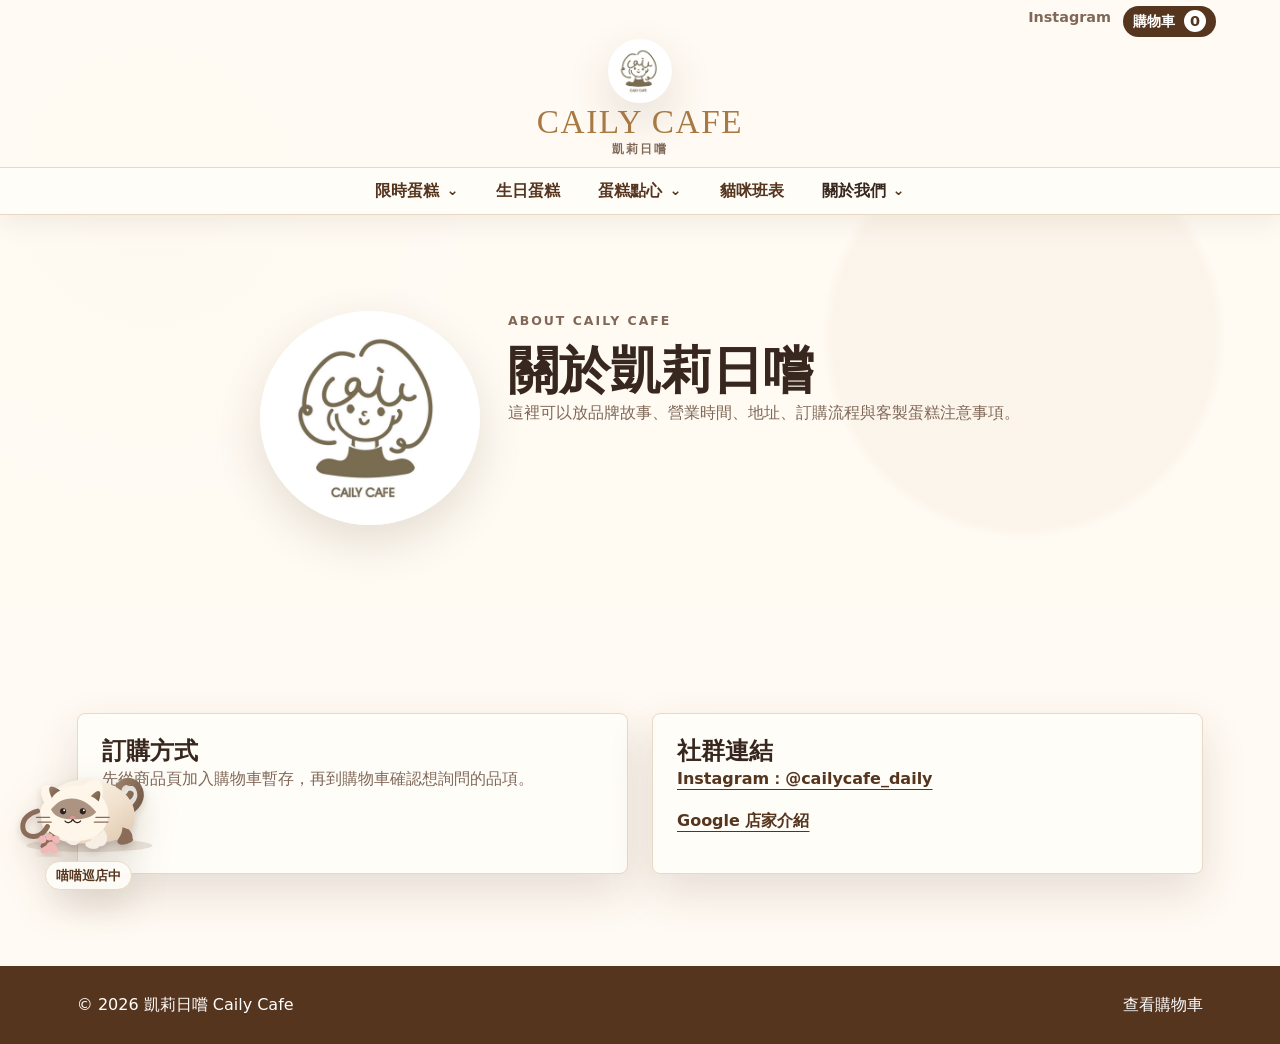
==== about.html @ 4fdf1cba "Initial Caily Cafe website" ====
﻿<!doctype html>
<html lang="zh-Hant">
  <head><meta charset="utf-8"><meta name="viewport" content="width=device-width, initial-scale=1"><title>關於我們｜凱莉日嚐</title><link rel="stylesheet" href="assets/css/styles.css"></head>
  <body data-page="about">
    <header class="site-header"><div class="utility-row"><a class="utility-link" href="https://www.instagram.com/cailycafe_daily/" target="_blank" rel="noreferrer">Instagram</a><a class="cart-link" href="cart.html">購物車 <span data-cart-count>0</span></a></div><a class="brand" href="index.html"><img src="assets/images/caily-logo.png" alt="Caily Cafe logo"><span>CAILY CAFE</span><small>凱莉日嚐</small></a><button class="menu-toggle" type="button" aria-expanded="false" aria-controls="site-nav">選單</button><nav id="site-nav" class="site-nav"><div class="nav-dropdown"><a href="limited.html">限時蛋糕</a><div class="dropdown-menu mega-menu"><a href="limited.html">本週限定</a><a href="limited.html">新品上市</a><a href="limited.html">節慶優惠</a></div></div><a href="birthday.html">生日蛋糕</a><div class="nav-dropdown"><a href="desserts.html">蛋糕點心</a><div class="dropdown-menu mega-menu"><a href="tarts.html">6吋塔</a><a href="rolls.html">長條捲</a><a href="desserts.html">冷藏甜點</a></div></div><a href="cat-schedule.html">貓咪班表</a><div class="nav-dropdown"><a class="active" href="about.html">關於我們</a><div class="dropdown-menu mega-menu"><a href="about.html">品牌故事</a><a href="about.html">訂購方式</a><a href="about.html">門市資訊</a></div></div></nav></header>
    <main><section class="page-hero about-hero"><img src="assets/images/caily-logo.png" alt="Caily Cafe logo"><div><p class="eyebrow">About Caily Cafe</p><h1>關於凱莉日嚐</h1><p>這裡可以放品牌故事、營業時間、地址、訂購流程與客製蛋糕注意事項。</p></div></section><section class="section info-grid"><article><h2>訂購方式</h2><p>先從商品頁加入購物車暫存，再到購物車確認想詢問的品項。</p></article><article><h2>社群連結</h2><p><a href="https://www.instagram.com/cailycafe_daily/" target="_blank" rel="noreferrer">Instagram：@cailycafe_daily</a></p><p><a href="https://share.google/fsyvaxLNMGcwaH5vB" target="_blank" rel="noreferrer">Google 店家介紹</a></p></article></section></main>
    <footer class="site-footer"><p>© 2026 凱莉日嚐 Caily Cafe</p><a href="cart.html">查看購物車</a></footer>
    <script src="assets/js/products.js"></script><script src="assets/js/site.js"></script>
  </body>
</html>
---- assets/css/styles.css ----
:root {
  --bg: #fffaf3;
  --paper: #fffdf8;
  --cream: #f7ead7;
  --milk: #fbf2e4;
  --text: #38271f;
  --muted: #806858;
  --brand: #a87943;
  --brand-dark: #56351f;
  --line: #ead9c2;
  --shadow: 0 18px 46px rgba(78, 49, 29, 0.14);
  --paw-cursor: url("data:image/svg+xml,%3Csvg xmlns='http://www.w3.org/2000/svg' width='54' height='54' viewBox='0 0 54 54'%3E%3Cellipse cx='16' cy='15' rx='6' ry='8' fill='%23fff7ec' stroke='%2356351f' stroke-width='3'/%3E%3Cellipse cx='27' cy='11' rx='6' ry='8' fill='%23fff7ec' stroke='%2356351f' stroke-width='3'/%3E%3Cellipse cx='38' cy='15' rx='6' ry='8' fill='%23fff7ec' stroke='%2356351f' stroke-width='3'/%3E%3Cellipse cx='12' cy='28' rx='6' ry='8' fill='%23fff7ec' stroke='%2356351f' stroke-width='3'/%3E%3Cpath d='M22 30c3-6 10-6 13 0l7 10c4 7-3 13-10 9-3-2-8-2-11 0-8 4-14-2-10-9z' fill='%23f3c4c7' stroke='%2356351f' stroke-width='3'/%3E%3C/svg%3E") 10 10, auto;
}

* { box-sizing: border-box; }

html { cursor: var(--paw-cursor); }

body {
  margin: 0;
  color: var(--text);
  background:
    radial-gradient(circle at 12% 18%, rgba(168, 121, 67, 0.11), transparent 22%),
    var(--bg);
  font-family: "Noto Sans TC", "Microsoft JhengHei", system-ui, sans-serif;
  line-height: 1.6;
}

a, button { cursor: var(--paw-cursor); }
a { color: inherit; text-decoration: none; }
img { display: block; max-width: 100%; }

.site-header {
  position: sticky;
  top: 0;
  z-index: 20;
  background: rgba(255, 250, 243, 0.96);
  border-bottom: 1px solid var(--line);
  box-shadow: 0 8px 24px rgba(70, 43, 24, 0.07);
  backdrop-filter: blur(14px);
}

.notice-bar {
  padding: 9px 16px;
  color: #fff;
  background: var(--brand-dark);
  text-align: center;
  font-size: 0.92rem;
  font-weight: 800;
  letter-spacing: 0.04em;
}

.utility-row {
  display: flex;
  justify-content: flex-end;
  gap: 12px;
  padding: 6px clamp(18px, 5vw, 70px) 0;
  color: var(--muted);
  font-size: 0.9rem;
  font-weight: 700;
}

.cart-link {
  padding: 4px 10px;
  color: #fff;
  background: var(--brand-dark);
  border-radius: 999px;
}

.cart-link span {
  display: inline-grid;
  min-width: 22px;
  height: 22px;
  margin-left: 4px;
  place-items: center;
  color: var(--brand-dark);
  background: #fff;
  border-radius: 50%;
}

.brand {
  display: grid;
  justify-items: center;
  gap: 2px;
  width: max-content;
  margin: 0 auto;
  padding: 2px 0 8px;
  font-weight: 900;
  letter-spacing: 0.1em;
}

.brand img {
  width: 64px;
  height: 64px;
  object-fit: contain;
  background: #fff;
  border: 3px solid #fff;
  border-radius: 50%;
  box-shadow: var(--shadow);
}

.brand span {
  color: var(--brand);
  font-family: Georgia, "Times New Roman", serif;
  font-size: clamp(1.55rem, 2.6vw, 2.55rem);
  font-weight: 500;
  line-height: 1;
}

.brand small {
  color: var(--muted);
  font-size: 0.72rem;
  letter-spacing: 0.18em;
  text-transform: uppercase;
}

.menu-toggle { display: none; }

.site-nav {
  display: flex;
  justify-content: center;
  gap: clamp(12px, 3vw, 34px);
  min-height: 46px;
  border-top: 1px solid var(--line);
  background: var(--paper);
  font-weight: 800;
}

.site-nav > a,
.nav-dropdown > a {
  position: relative;
  display: flex;
  align-items: center;
  min-height: 46px;
  padding: 0 2px;
  color: var(--brand-dark);
}

.site-nav a:hover,
.site-nav a.active,
.nav-dropdown:hover > a {
  color: var(--text);
}

.site-nav > a::before,
.nav-dropdown > a::before {
  position: absolute;
  right: 0;
  bottom: 0;
  left: 0;
  height: 4px;
  content: "";
  background: var(--brand);
  opacity: 0;
  transform: scaleX(0.45);
  transition: opacity 0.2s ease, transform 0.2s ease;
}

.site-nav > a:hover::before,
.site-nav > a.active::before,
.nav-dropdown:hover > a::before,
.nav-dropdown:focus-within > a::before {
  opacity: 1;
  transform: scaleX(1);
}

.nav-dropdown > a::after {
  margin-left: 7px;
  content: "⌄";
  color: var(--brand-dark);
  font-size: 0.9rem;
}

.nav-dropdown {
  position: relative;
}

.dropdown-menu {
  position: absolute;
  top: 100%;
  left: 50%;
  min-width: 290px;
  padding: 22px 0;
  visibility: hidden;
  opacity: 0;
  transform: translate(-50%, 8px);
  background: rgba(255, 253, 248, 0.98);
  border: 0;
  border-radius: 0;
  box-shadow: 0 18px 38px rgba(65, 45, 30, 0.1);
  transition: 0.2s ease;
}

.nav-dropdown:hover .dropdown-menu,
.nav-dropdown:focus-within .dropdown-menu {
  visibility: visible;
  opacity: 1;
  transform: translate(-50%, 0);
}

.dropdown-menu a {
  display: block;
  padding: 13px 32px;
  border-radius: 0;
  color: var(--text);
  font-size: 1.02rem;
  font-weight: 900;
  white-space: nowrap;
}

.dropdown-menu a:hover {
  color: var(--brand);
  background: var(--cream);
}

.carousel {
  position: relative;
  min-height: 590px;
  overflow: hidden;
  background:
    linear-gradient(90deg, rgba(255, 250, 243, 0.95) 0%, rgba(255, 250, 243, 0.78) 42%, rgba(255, 250, 243, 0.42) 100%),
    url("../images/storefront-sketch.png") center right / min(58vw, 760px) auto no-repeat,
    var(--milk);
}

.carousel::after {
  position: absolute;
  inset: 0;
  content: "";
  pointer-events: none;
  background:
    radial-gradient(circle at 18% 34%, rgba(255, 255, 255, 0.68), transparent 30%),
    linear-gradient(180deg, rgba(255, 250, 243, 0) 58%, rgba(255, 250, 243, 0.86) 100%);
}

.walking-cat {
  position: fixed;
  bottom: 10px;
  left: 0;
  z-index: 30;
  display: grid;
  justify-items: center;
  gap: 4px;
  width: 176px;
  color: var(--brand-dark);
  font-size: 0.82rem;
  font-weight: 900;
  pointer-events: auto;
  filter: drop-shadow(0 14px 18px rgba(70, 43, 24, 0.18));
  animation: catWalkMove 22s linear infinite;
}

.cat-art {
  display: block;
  animation: catTurn 22s linear infinite;
}

.walking-cat img {
  width: 170px;
  height: auto;
  animation: catStep 0.85s ease-in-out infinite;
}

.cat-label {
  padding: 3px 10px;
  background: rgba(255, 253, 248, 0.92);
  border: 1px solid var(--line);
  border-radius: 999px;
}

.walking-cat:hover {
  animation-play-state: paused;
}

.walking-cat:hover .cat-art,
.walking-cat:hover img {
  animation-play-state: paused;
}

@keyframes catWalkMove {
  0% { transform: translateX(-210px); }
  49% { transform: translateX(calc(100vw - 20px)); }
  50% { transform: translateX(calc(100vw - 20px)); }
  99% { transform: translateX(-210px); }
  100% { transform: translateX(-210px); }
}

@keyframes catTurn {
  0% { transform: scaleX(-1); }
  49% { transform: scaleX(-1); }
  50% { transform: scaleX(1); }
  99% { transform: scaleX(1); }
  100% { transform: scaleX(-1); }
}

@keyframes catStep {
  0%, 100% { transform: translateY(0) rotate(-1deg); }
  50% { transform: translateY(-6px) rotate(1deg); }
}

.slides, .slide {
  min-height: 590px;
}

.slide {
  position: absolute;
  inset: 0;
  z-index: 1;
  display: grid;
  grid-template-columns: 0.9fr 1.1fr;
  align-items: center;
  gap: clamp(28px, 5vw, 76px);
  padding: clamp(34px, 6vw, 76px) clamp(18px, 6vw, 86px);
  opacity: 0;
  transform: scale(1.02);
  transition: opacity 0.7s ease, transform 0.7s ease;
}

.slide.is-active {
  opacity: 1;
  transform: scale(1);
}

.slide img {
  width: min(100%, 390px);
  max-height: 310px;
  object-fit: cover;
  justify-self: center;
  border: 10px solid rgba(255, 255, 255, 0.88);
  border-radius: 8px;
  box-shadow: var(--shadow);
  opacity: 0.92;
}

.slide-copy {
  max-width: 620px;
  padding: clamp(22px, 4vw, 38px);
  background: rgba(255, 253, 248, 0.72);
  border: 1px solid rgba(234, 217, 194, 0.82);
  border-radius: 8px;
  box-shadow: 0 18px 46px rgba(78, 49, 29, 0.1);
  backdrop-filter: blur(8px);
}

.slide-copy p,
.eyebrow {
  margin: 0 0 10px;
  color: var(--brand);
  font-size: 0.78rem;
  font-weight: 900;
  letter-spacing: 0.16em;
  text-transform: uppercase;
}

.slide-copy h1,
.page-hero h1,
.section h2 {
  margin: 0;
  line-height: 1.16;
  letter-spacing: 0;
}

.slide-copy h1 {
  max-width: 620px;
  font-size: clamp(2.3rem, 5vw, 4.8rem);
}

.button {
  display: inline-flex;
  align-items: center;
  justify-content: center;
  min-height: 46px;
  margin-top: 24px;
  padding: 0 22px;
  color: #fff;
  background: var(--brand-dark);
  border: 0;
  border-radius: 999px;
  font: inherit;
  font-weight: 900;
}

.button.dark { background: var(--brand); }
.button.wide { width: 100%; }

.carousel-dots {
  position: absolute;
  z-index: 2;
  right: 0;
  bottom: 22px;
  left: 0;
  display: flex;
  justify-content: center;
  gap: 10px;
}

.carousel-dots button {
  width: 11px;
  height: 11px;
  padding: 0;
  background: rgba(86, 53, 31, 0.28);
  border: 0;
  border-radius: 50%;
}

.carousel-dots button.is-active { background: var(--brand-dark); }

.section {
  padding: clamp(54px, 8vw, 92px) clamp(18px, 6vw, 86px);
}

.section-heading {
  display: grid;
  gap: 8px;
  margin-bottom: 30px;
}

.section-heading.centered {
  justify-items: center;
  text-align: center;
}

.section-heading h2,
.page-hero h1 {
  font-size: clamp(2rem, 4vw, 3.5rem);
}

.section-heading p,
.page-hero p,
.cat-theme p,
.info-grid p {
  max-width: 680px;
  margin-top: 0;
  color: var(--muted);
}

.product-grid {
  display: grid;
  grid-template-columns: repeat(3, minmax(0, 1fr));
  gap: 24px;
}

.product-grid.four {
  grid-template-columns: repeat(4, minmax(0, 1fr));
}

.shopline-style {
  background: #fffdf8;
}

.category-showcase {
  display: grid;
  grid-template-columns: repeat(4, minmax(0, 1fr));
  gap: 24px;
}

.category-showcase a {
  display: grid;
  overflow: hidden;
  background: var(--paper);
  border: 1px solid var(--line);
  border-radius: 8px;
  box-shadow: 0 10px 30px rgba(78, 49, 29, 0.08);
}

.category-showcase a:hover {
  transform: translateY(-3px);
  box-shadow: var(--shadow);
}

.category-showcase img {
  width: 100%;
  aspect-ratio: 4 / 3;
  object-fit: cover;
}

.category-showcase strong {
  padding: 18px 18px 2px;
  font-size: 1.2rem;
}

.category-showcase span {
  padding: 0 18px 18px;
  color: var(--muted);
}

.product-card {
  overflow: hidden;
  background: var(--paper);
  border: 1px solid var(--line);
  border-radius: 8px;
  box-shadow: 0 10px 30px rgba(78, 49, 29, 0.08);
}

.product-card:hover {
  transform: translateY(-3px);
  transition: transform 0.2s ease, box-shadow 0.2s ease;
  box-shadow: var(--shadow);
}

.product-card-link {
  display: block;
}

.product-card img {
  width: 100%;
  aspect-ratio: 4 / 3;
  object-fit: cover;
}

.product-card-content { padding: 18px 18px 0; }
.product-card h3 { margin: 0 0 8px; font-size: 1.12rem; }
.product-card p { margin: 0; color: var(--muted); }

.product-meta {
  display: flex;
  align-items: center;
  justify-content: space-between;
  gap: 12px;
  margin-top: 15px;
  color: var(--brand-dark);
  font-weight: 900;
}

.add-cart {
  width: 100%;
  min-height: 40px;
  color: #fff;
  background: var(--brand);
  border: 0;
  border-radius: 999px;
  font: inherit;
  font-weight: 900;
}

.product-card-actions {
  padding: 16px 18px 18px;
}

.cat-theme {
  display: grid;
  grid-template-columns: minmax(0, 1fr) 260px;
  gap: 34px;
  align-items: center;
  background: var(--cream);
}

.cat-theme img,
.about-hero img {
  width: 220px;
  border-radius: 50%;
  box-shadow: var(--shadow);
}

.payment-section {
  display: grid;
  grid-template-columns: minmax(0, 1fr) minmax(240px, 460px);
  gap: 28px;
  align-items: center;
  color: #fff;
  background: var(--brand);
}

.payment-section p { color: rgba(255,255,255,0.84); }
.payment-section .eyebrow { color: rgba(255,255,255,0.72); }
.payment-section img { justify-self: end; border-radius: 6px; }

.page-hero {
  padding: clamp(58px, 8vw, 96px) clamp(18px, 6vw, 86px);
  text-align: center;
  background:
    linear-gradient(rgba(255,250,243,0.9), rgba(255,250,243,0.9)),
    radial-gradient(circle at 80% 30%, #dfc29f 0 18%, transparent 19%);
}

.page-hero p { margin-right: auto; margin-left: auto; }

.product-detail {
  display: grid;
  grid-template-columns: minmax(320px, 0.95fr) minmax(320px, 1.05fr);
  gap: clamp(32px, 6vw, 78px);
  align-items: start;
  padding: clamp(44px, 7vw, 86px) clamp(18px, 6vw, 86px);
  background: #fffdf8;
}

.product-detail-media {
  position: sticky;
  top: 188px;
}

.product-detail-media img {
  width: 100%;
  aspect-ratio: 1;
  object-fit: cover;
  background: var(--milk);
  border: 1px solid var(--line);
}

.product-detail-info {
  padding-top: 8px;
}

.product-detail-info h1 {
  margin: 0;
  color: var(--text);
  font-size: clamp(2rem, 4vw, 3.3rem);
  line-height: 1.18;
}

.detail-price {
  margin: 22px 0;
  color: var(--brand-dark);
  font-size: 1.45rem;
  font-weight: 900;
}

.detail-description {
  max-width: 620px;
  color: var(--muted);
  font-size: 1.05rem;
}

.detail-actions {
  display: flex;
  flex-wrap: wrap;
  gap: 12px;
  margin: 28px 0;
}

.button.no-margin {
  margin-top: 0;
}

.button.light {
  color: var(--brand-dark);
  background: var(--cream);
}

.detail-panel {
  padding: 24px 0;
  border-top: 1px solid var(--line);
}

.detail-panel h2 {
  margin: 0 0 12px;
  font-size: 1.24rem;
}

.detail-panel ul {
  display: grid;
  gap: 8px;
  margin: 0;
  padding-left: 1.2rem;
  color: var(--muted);
}

.detail-panel p {
  margin: 0;
  color: var(--muted);
}

.about-hero {
  display: flex;
  justify-content: center;
  gap: 28px;
  text-align: left;
}

.cat-schedule-hero {
  display: grid;
  grid-template-columns: 220px minmax(0, 620px);
  gap: 28px;
  align-items: center;
  justify-content: center;
  text-align: left;
}

.cat-schedule-hero img {
  width: 220px;
}

.schedule-section {
  display: grid;
  gap: 28px;
}

.today-cat,
.cat-notes {
  padding: 28px;
  background: var(--paper);
  border: 1px solid var(--line);
  border-radius: 8px;
  box-shadow: var(--shadow);
}

.today-cat h2,
.cat-notes h2 {
  margin: 0 0 10px;
}

.today-cat p,
.cat-notes li {
  color: var(--muted);
}

.schedule-grid {
  display: grid;
  grid-template-columns: repeat(7, minmax(0, 1fr));
  gap: 12px;
}

.schedule-grid article {
  display: grid;
  gap: 8px;
  min-height: 130px;
  align-content: start;
  padding: 18px;
  background: #fffdf8;
  border: 1px solid var(--line);
  border-radius: 8px;
}

.schedule-grid strong {
  color: var(--brand-dark);
  font-size: 1.2rem;
}

.schedule-grid span {
  color: var(--muted);
}

.split-links {
  display: grid;
  grid-template-columns: repeat(2, minmax(0, 1fr));
  gap: 24px;
}

.split-links a {
  overflow: hidden;
  background: var(--paper);
  border: 1px solid var(--line);
  border-radius: 8px;
  box-shadow: var(--shadow);
}

.split-links img { width: 100%; aspect-ratio: 16 / 9; object-fit: cover; }
.split-links strong,
.split-links span { display: block; padding: 0 22px; }
.split-links strong { padding-top: 20px; font-size: 1.5rem; }
.split-links span { padding-bottom: 22px; color: var(--muted); }

.info-grid {
  display: grid;
  grid-template-columns: repeat(2, minmax(0, 1fr));
  gap: 24px;
}

.info-grid article,
.cart-summary,
.empty-cart {
  padding: 24px;
  background: var(--paper);
  border: 1px solid var(--line);
  border-radius: 8px;
  box-shadow: var(--shadow);
}

.info-grid a {
  color: var(--brand-dark);
  font-weight: 900;
  text-decoration: underline;
  text-underline-offset: 5px;
}

.cart-layout {
  display: grid;
  grid-template-columns: minmax(0, 1fr) 320px;
  gap: 24px;
  align-items: start;
}

.cart-item {
  display: grid;
  grid-template-columns: 110px minmax(0, 1fr) auto;
  gap: 16px;
  align-items: center;
  padding: 16px;
  margin-bottom: 14px;
  background: var(--paper);
  border: 1px solid var(--line);
  border-radius: 8px;
}

.cart-item img {
  width: 110px;
  aspect-ratio: 1;
  object-fit: cover;
  border-radius: 6px;
}

.qty-controls {
  display: flex;
  align-items: center;
  gap: 8px;
}

.qty-controls button,
.remove-item {
  min-width: 34px;
  height: 34px;
  border: 1px solid var(--line);
  border-radius: 999px;
  background: #fff;
  color: var(--brand-dark);
  font-weight: 900;
}

.site-footer {
  display: flex;
  justify-content: space-between;
  gap: 18px;
  padding: 26px clamp(18px, 6vw, 86px);
  color: #fff;
  background: var(--brand-dark);
}

.site-footer p { margin: 0; }

@media (max-width: 960px) {
  .menu-toggle {
    display: block;
    width: calc(100% - 36px);
    margin: 0 18px 12px;
    padding: 10px;
    color: var(--brand-dark);
    background: var(--paper);
    border: 1px solid var(--line);
    border-radius: 8px;
    font: inherit;
    font-weight: 900;
  }

  .site-nav {
    display: none;
    flex-direction: column;
    align-items: stretch;
    padding: 8px 18px 18px;
  }

  .site-nav.is-open { display: flex; }

  .dropdown-menu {
    position: static;
    min-width: 0;
    padding: 6px 0 10px 18px;
    visibility: visible;
    opacity: 1;
    transform: none;
    box-shadow: none;
  }

  .slide,
  .cat-theme,
  .payment-section,
  .cart-layout,
  .about-hero,
  .product-detail {
    grid-template-columns: 1fr;
  }

  .slide img {
    width: min(100%, 420px);
  }

  .carousel {
    background:
      linear-gradient(rgba(255, 250, 243, 0.88), rgba(255, 250, 243, 0.88)),
      url("../images/storefront-sketch.png") center 34% / min(88vw, 560px) auto no-repeat,
      var(--milk);
  }

  .product-detail-media {
    position: static;
  }

  .product-grid,
  .product-grid.four {
    grid-template-columns: repeat(2, minmax(0, 1fr));
  }

  .category-showcase {
    grid-template-columns: repeat(2, minmax(0, 1fr));
  }

  .about-hero { display: grid; text-align: center; justify-items: center; }

  .cat-schedule-hero {
    grid-template-columns: 1fr;
    justify-items: center;
    text-align: center;
  }

  .schedule-grid {
    grid-template-columns: repeat(2, minmax(0, 1fr));
  }
}

@media (max-width: 620px) {
  .brand img { width: 58px; height: 58px; }
  .utility-row { justify-content: center; }
  .slide, .slides, .carousel { min-height: 650px; }
  .slide img { max-height: 260px; }
  .product-grid,
  .product-grid.four,
  .category-showcase,
  .split-links,
  .info-grid {
    grid-template-columns: 1fr;
  }

  .cart-item {
    grid-template-columns: 86px minmax(0, 1fr);
  }

  .cart-item img { width: 86px; }
  .qty-controls { grid-column: 1 / -1; }
  .site-footer { display: block; }
  .walking-cat { width: 128px; bottom: 8px; animation-duration: 18s; }
  .cat-art { animation-duration: 18s; }
  .walking-cat img { width: 122px; }
  .schedule-grid { grid-template-columns: 1fr; }
}
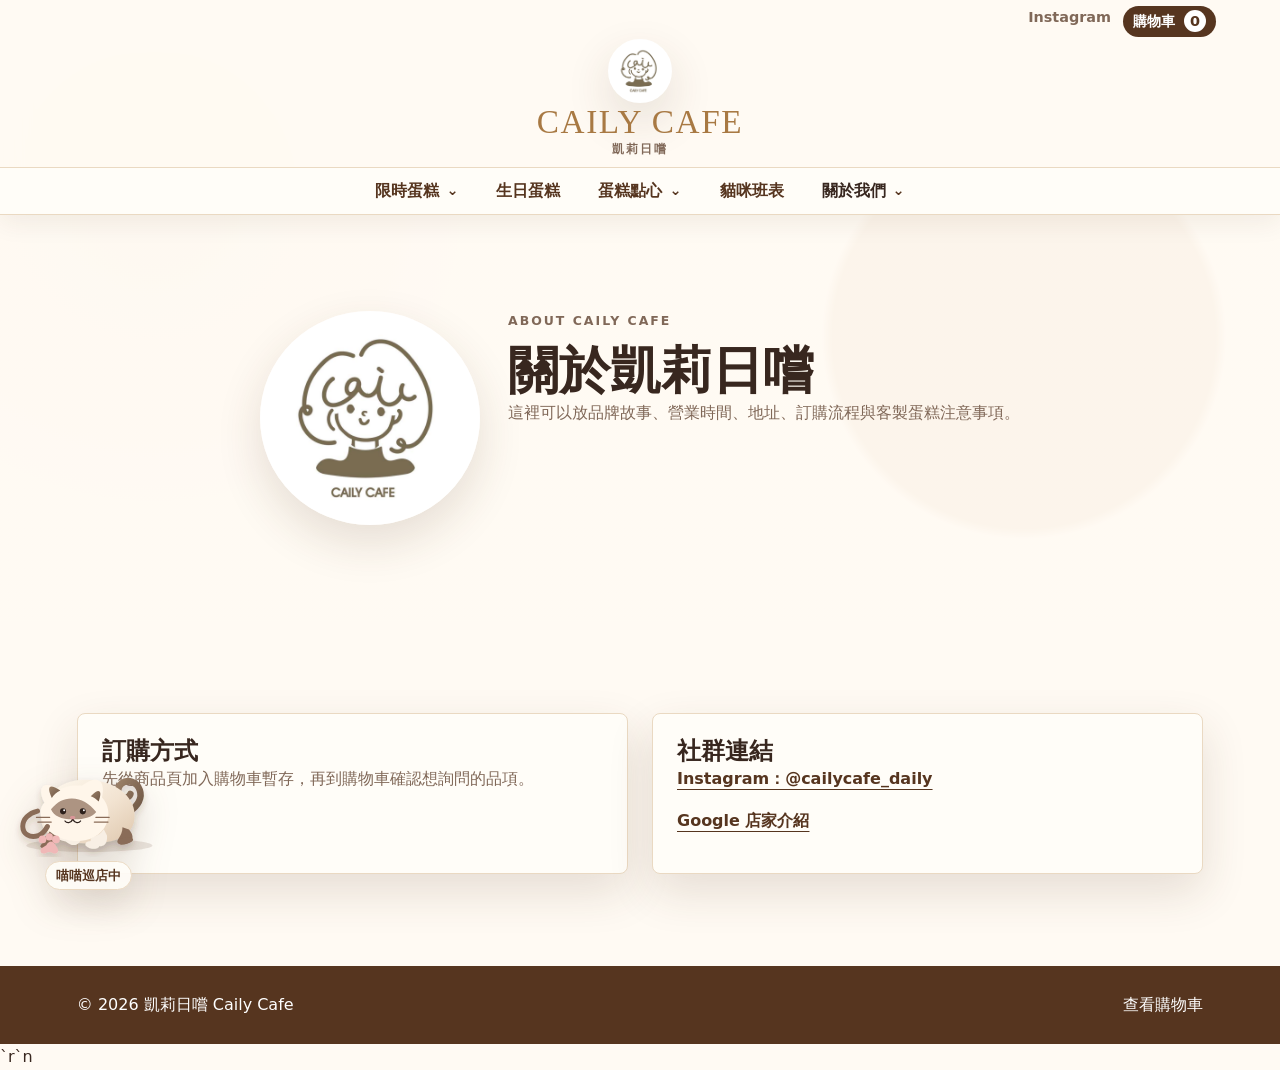
==== commit bd59925c: "Add Google Sheet product management" ====
--- a/about.html
+++ b/about.html
@@ -5,7 +5,8 @@
     <header class="site-header"><div class="utility-row"><a class="utility-link" href="https://www.instagram.com/cailycafe_daily/" target="_blank" rel="noreferrer">Instagram</a><a class="cart-link" href="cart.html">購物車 <span data-cart-count>0</span></a></div><a class="brand" href="index.html"><img src="assets/images/caily-logo.png" alt="Caily Cafe logo"><span>CAILY CAFE</span><small>凱莉日嚐</small></a><button class="menu-toggle" type="button" aria-expanded="false" aria-controls="site-nav">選單</button><nav id="site-nav" class="site-nav"><div class="nav-dropdown"><a href="limited.html">限時蛋糕</a><div class="dropdown-menu mega-menu"><a href="limited.html">本週限定</a><a href="limited.html">新品上市</a><a href="limited.html">節慶優惠</a></div></div><a href="birthday.html">生日蛋糕</a><div class="nav-dropdown"><a href="desserts.html">蛋糕點心</a><div class="dropdown-menu mega-menu"><a href="tarts.html">6吋塔</a><a href="rolls.html">長條捲</a><a href="desserts.html">冷藏甜點</a></div></div><a href="cat-schedule.html">貓咪班表</a><div class="nav-dropdown"><a class="active" href="about.html">關於我們</a><div class="dropdown-menu mega-menu"><a href="about.html">品牌故事</a><a href="about.html">訂購方式</a><a href="about.html">門市資訊</a></div></div></nav></header>
     <main><section class="page-hero about-hero"><img src="assets/images/caily-logo.png" alt="Caily Cafe logo"><div><p class="eyebrow">About Caily Cafe</p><h1>關於凱莉日嚐</h1><p>這裡可以放品牌故事、營業時間、地址、訂購流程與客製蛋糕注意事項。</p></div></section><section class="section info-grid"><article><h2>訂購方式</h2><p>先從商品頁加入購物車暫存，再到購物車確認想詢問的品項。</p></article><article><h2>社群連結</h2><p><a href="https://www.instagram.com/cailycafe_daily/" target="_blank" rel="noreferrer">Instagram：@cailycafe_daily</a></p><p><a href="https://share.google/fsyvaxLNMGcwaH5vB" target="_blank" rel="noreferrer">Google 店家介紹</a></p></article></section></main>
     <footer class="site-footer"><p>© 2026 凱莉日嚐 Caily Cafe</p><a href="cart.html">查看購物車</a></footer>
-    <script src="assets/js/products.js"></script><script src="assets/js/site.js"></script>
+    <script src="assets/js/config.js"></script>`r`n    <script src="assets/js/products.js"></script><script src="assets/js/site.js"></script>
   </body>
 </html>
 
+
